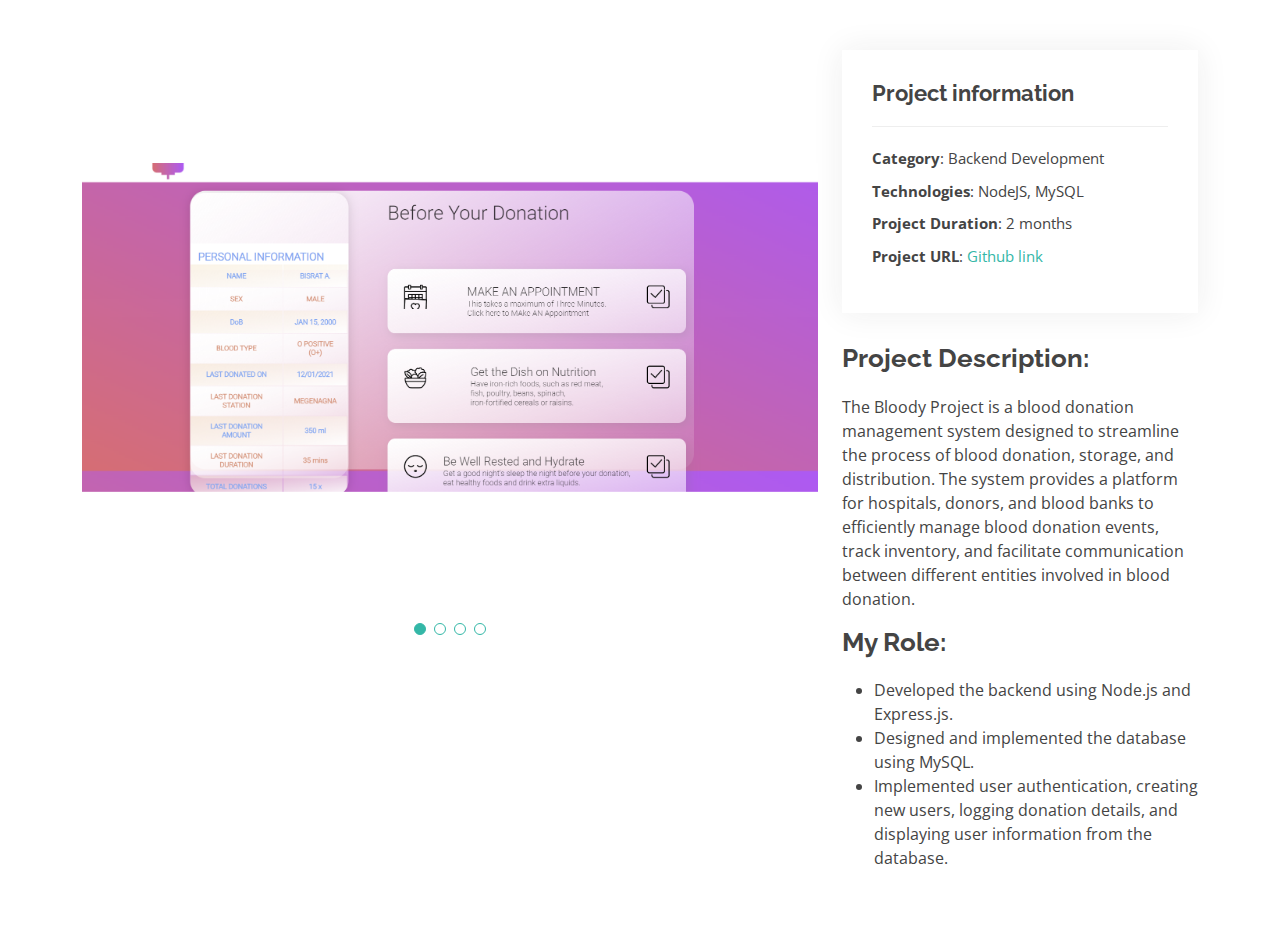
==== portfolio-details-blood-donation.html @ a405cef3 "add projects" ====
<!DOCTYPE html>
<html lang="en">

<head>
  <meta charset="utf-8">
  <meta content="width=device-width, initial-scale=1.0" name="viewport">

  <title>Portfolio Details</title>
  <meta content="" name="description">
  <meta content="" name="keywords">

  <!-- Favicons -->
  <link href="assets/img/favicon.png" rel="icon">
  <link href="assets/img/apple-touch-icon.png" rel="apple-touch-icon">

  <!-- Google Fonts -->
  <link href="https://fonts.googleapis.com/css?family=Open+Sans:300,300i,400,400i,600,600i,700,700i|Raleway:300,300i,400,400i,500,500i,600,600i,700,700i|Poppins:300,300i,400,400i,500,500i,600,600i,700,700i" rel="stylesheet">

  <!-- Vendor CSS Files -->
  <link href="assets/vendor/aos/aos.css" rel="stylesheet">
  <link href="assets/vendor/bootstrap/css/bootstrap.min.css" rel="stylesheet">
  <link href="assets/vendor/bootstrap-icons/bootstrap-icons.css" rel="stylesheet">
  <link href="assets/vendor/boxicons/css/boxicons.min.css" rel="stylesheet">
  <link href="assets/vendor/glightbox/css/glightbox.min.css" rel="stylesheet">
  <link href="assets/vendor/swiper/swiper-bundle.min.css" rel="stylesheet">

  <!-- Template Main CSS File -->
  <link href="assets/css/style.css" rel="stylesheet">
</head>

<body>

  <main id="main">

    <!-- ======= Portfolio Details Section ======= -->
    <section id="portfolio-details" class="portfolio-details">
      <div class="container">

        <div class="row gy-4">

          <div class="col-lg-8">
            <div class="portfolio-details-slider swiper">
              <div class="swiper-wrapper align-items-center">

                <div class="swiper-slide">
                  <img src="assets/img/portfolio/blood_donation_1.png" alt="">
                </div>

                <div class="swiper-slide">
                  <img src="assets/img/portfolio/blood_donation_3.png" alt="">
                </div>

                <div class="swiper-slide">
                  <img src="assets/img/portfolio/blood_donation_4.png" alt="">
                </div>

                <div class="swiper-slide">
                  <img src="assets/img/portfolio/er_diagram.png" alt="">
                </div>

              </div>
              <div class="swiper-pagination"></div>
            </div>
          </div>

          <div class="col-lg-4">
            <div class="portfolio-info">
              <h3>Project information</h3>
              <ul>
                <li><strong>Category</strong>: Backend Development</li>
                <li><strong>Technologies</strong>: NodeJS, MySQL </li>
                <li><strong>Project Duration</strong>: 2 months</li>
                <li><strong>Project URL</strong>: <a href="https://github.com/NathanZK/BloodyProject">Github link</a></li>
              </ul>    
            </div>
            <div class="portfolio-description">
              <h2>Project Description:</h2>
              <p>
                The Bloody Project is a blood donation management system designed to streamline the process of blood donation, storage, and distribution. The system provides a platform for hospitals, donors, and blood banks to efficiently manage blood donation events, track inventory, and facilitate communication between different entities involved in blood donation.
              </p>
            
              <h2>My Role:</h2>
              <ul>
                <li>Developed the backend using Node.js and Express.js.</li>
                <li>Designed and implemented the database using MySQL.</li>
                <li>Implemented user authentication, creating new users, logging donation details, and displaying user information from the database.</li>
              </ul>
            
            </div>
          </div>

        </div>

      </div>
    </section><!-- End Portfolio Details Section -->

  </main><!-- End #main -->

  <div id="preloader"></div>
  <a href="#" class="back-to-top d-flex align-items-center justify-content-center"><i class="bi bi-arrow-up-short"></i></a>

  <!-- Vendor JS Files -->
  <script src="assets/vendor/purecounter/purecounter_vanilla.js"></script>
  <script src="assets/vendor/aos/aos.js"></script>
  <script src="assets/vendor/bootstrap/js/bootstrap.bundle.min.js"></script>
  <script src="assets/vendor/glightbox/js/glightbox.min.js"></script>
  <script src="assets/vendor/isotope-layout/isotope.pkgd.min.js"></script>
  <script src="assets/vendor/swiper/swiper-bundle.min.js"></script>
  <script src="assets/vendor/waypoints/noframework.waypoints.js"></script>
  <script src="assets/vendor/php-email-form/validate.js"></script>

  <!-- Template Main JS File -->
  <script src="assets/js/main.js"></script>

</body>

</html>
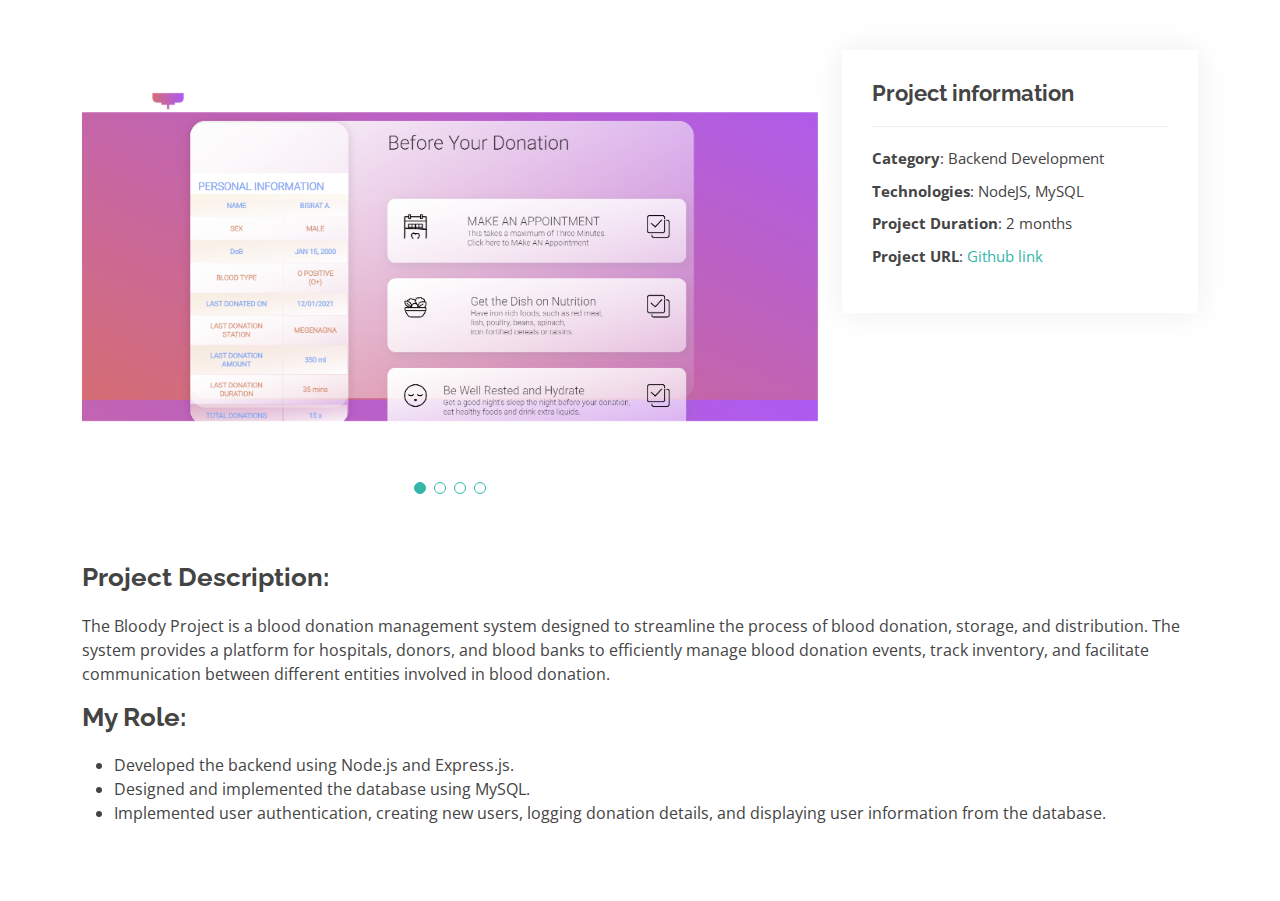
==== commit 30a7d553: "minor fix" ====
--- a/portfolio-details-blood-donation.html
+++ b/portfolio-details-blood-donation.html
@@ -73,20 +73,20 @@
                 <li><strong>Project URL</strong>: <a href="https://github.com/NathanZK/BloodyProject">Github link</a></li>
               </ul>    
             </div>
-            <div class="portfolio-description">
-              <h2>Project Description:</h2>
-              <p>
-                The Bloody Project is a blood donation management system designed to streamline the process of blood donation, storage, and distribution. The system provides a platform for hospitals, donors, and blood banks to efficiently manage blood donation events, track inventory, and facilitate communication between different entities involved in blood donation.
-              </p>
-            
-              <h2>My Role:</h2>
-              <ul>
-                <li>Developed the backend using Node.js and Express.js.</li>
-                <li>Designed and implemented the database using MySQL.</li>
-                <li>Implemented user authentication, creating new users, logging donation details, and displaying user information from the database.</li>
-              </ul>
-            
-            </div>
+          </div>
+          <div class="portfolio-description">
+            <h2>Project Description:</h2>
+            <p>
+              The Bloody Project is a blood donation management system designed to streamline the process of blood donation, storage, and distribution. The system provides a platform for hospitals, donors, and blood banks to efficiently manage blood donation events, track inventory, and facilitate communication between different entities involved in blood donation.
+            </p>
+          
+            <h2>My Role:</h2>
+            <ul>
+              <li>Developed the backend using Node.js and Express.js.</li>
+              <li>Designed and implemented the database using MySQL.</li>
+              <li>Implemented user authentication, creating new users, logging donation details, and displaying user information from the database.</li>
+            </ul>
+          
           </div>
 
         </div>
